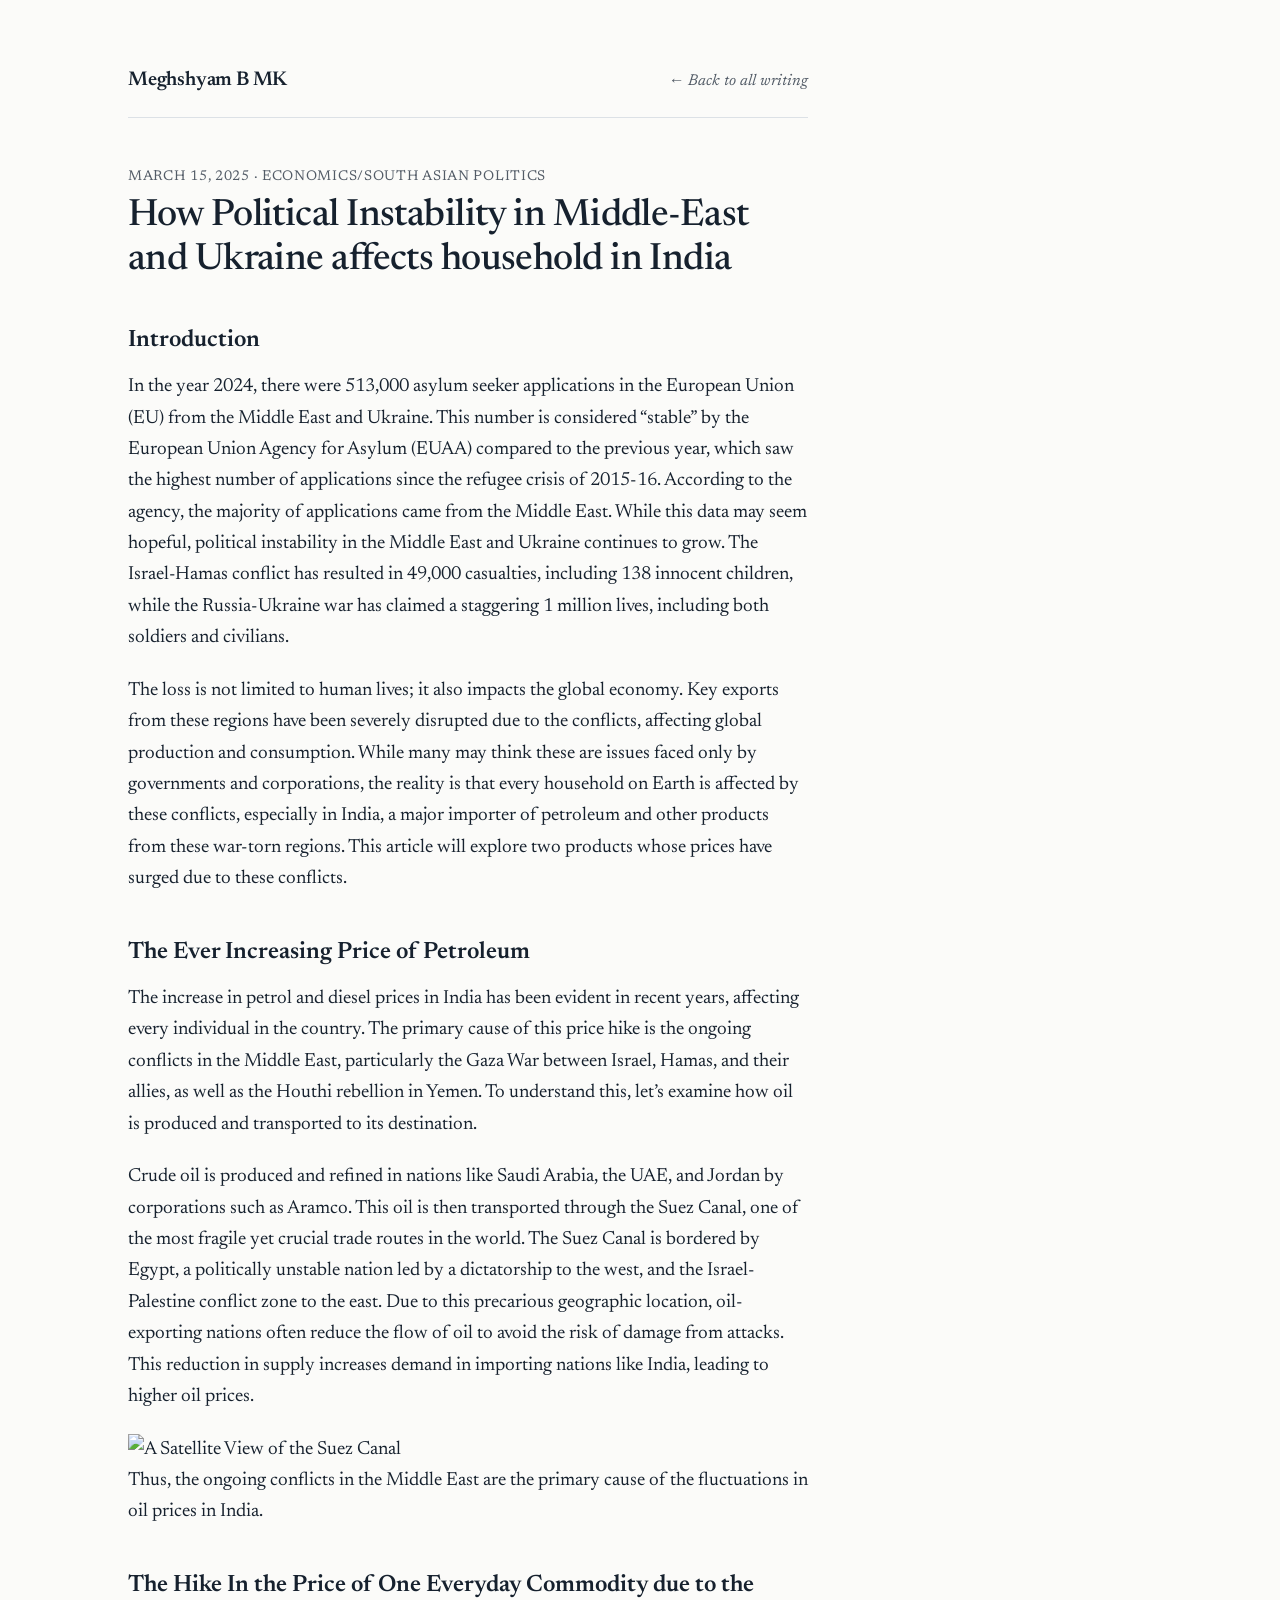
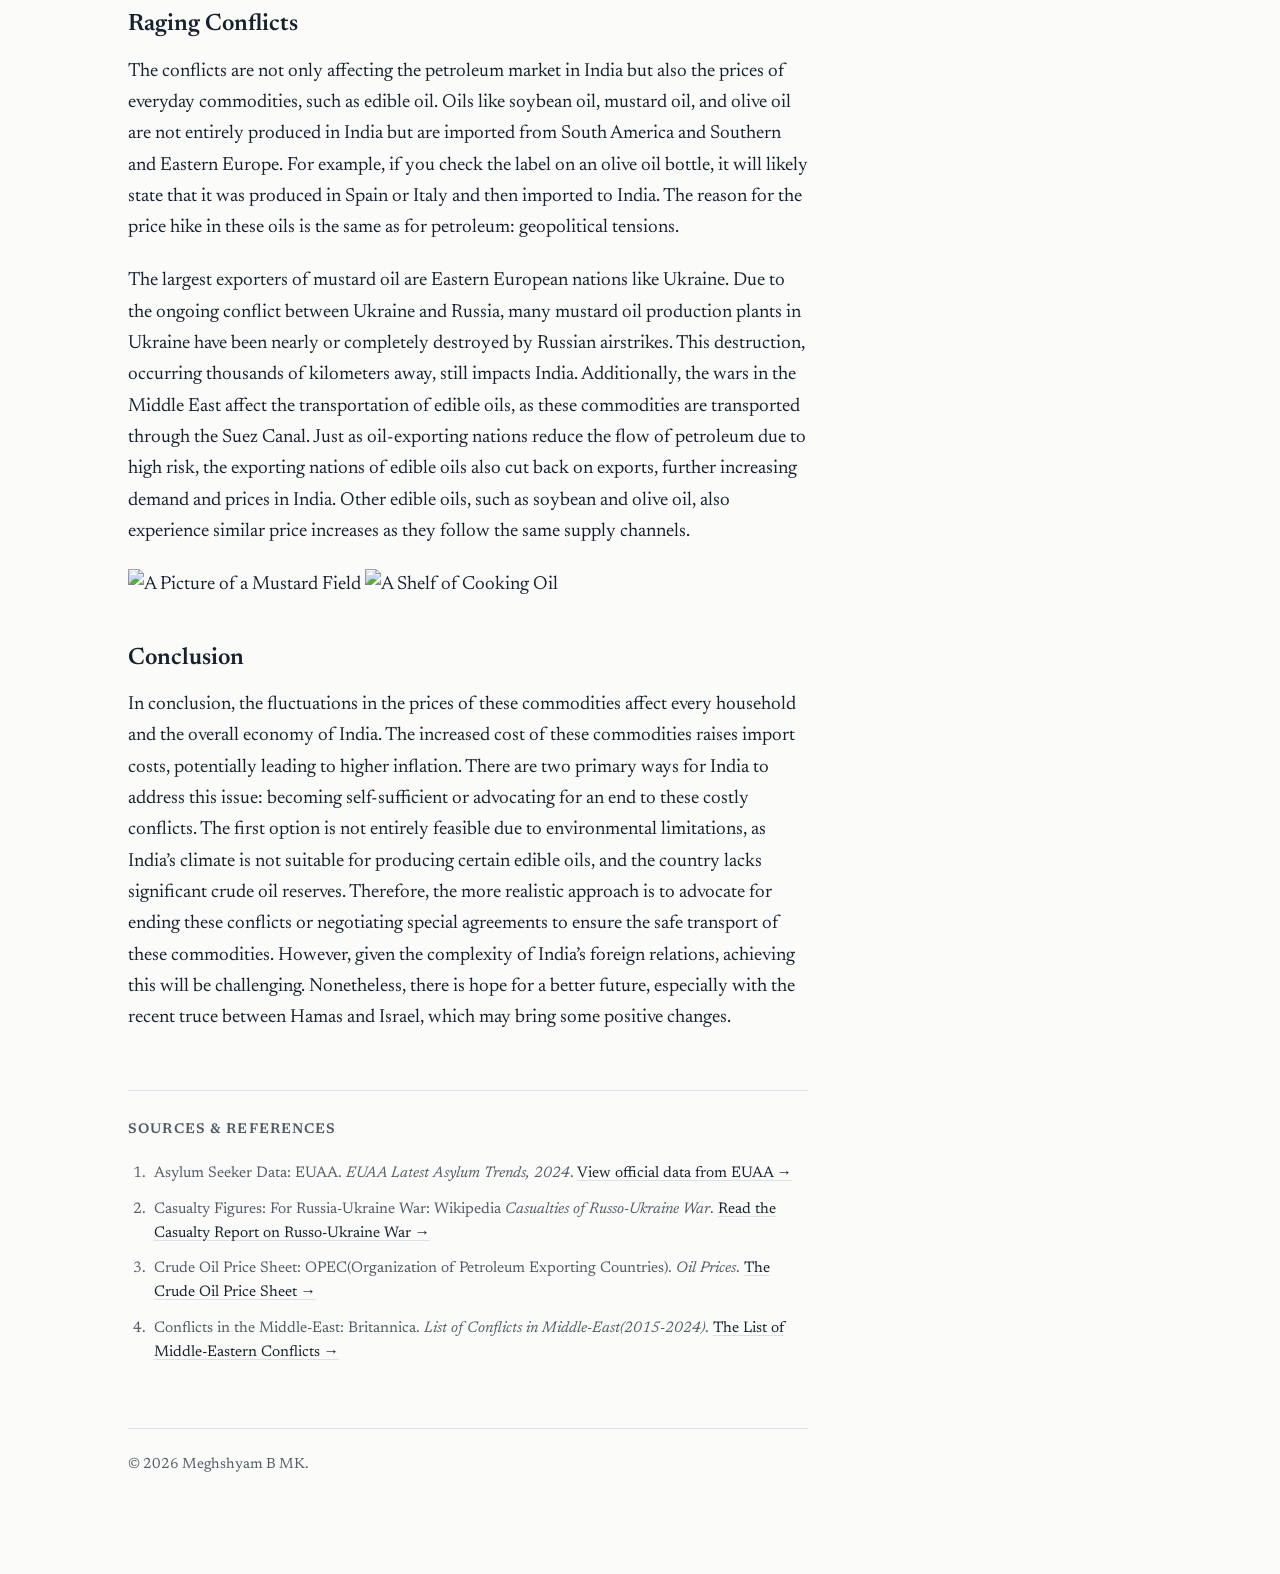
==== post-2.html @ 5ef28120 "Add files via upload" ====
<!DOCTYPE html>
<html lang="en">
<head>
  <meta charset="UTF-8">
  <meta name="viewport" content="width=device-width, initial-scale=1.0">
  <title>How Political Instability in Middle-East and Ukraine affects household in India — Meghshyam B MK</title>
  <link rel="preconnect" href="https://fonts.googleapis.com">
  <link rel="preconnect" href="https://fonts.gstatic.com" crossorigin>
  <link href="https://fonts.googleapis.com/css2?family=Newsreader:ital,opsz,wght@0,6..72,400;0,6..72,500;0,6..72,600;1,6..72,400&display=swap" rel="stylesheet">
  <link rel="stylesheet" href="style.css">
</head>
<body>
  <div class="container">
    <header>
      <a href="index.html" class="site-title">Meghshyam B MK</a>
      <nav>
        <a href="index.html">&larr; Back to all writing</a>
      </nav>
    </header>

    <article>
      <div class="meta">March 15, 2025 &middot; ECONOMICS/SOUTH ASIAN POLITICS</div>
      <h1>How Political Instability in Middle-East and Ukraine affects household in India</h1>

      <h2>Introduction</h2>
      <p>In the year 2024, there were 513,000 asylum seeker applications in the European Union (EU) from the Middle East and Ukraine. This number is considered “stable” by the European Union Agency for Asylum (EUAA) compared to the previous year, which saw the highest number of applications since the refugee crisis of 2015-16. According to the agency, the majority of applications came from the Middle East. While this data may seem hopeful, political instability in the Middle East and Ukraine continues to grow. The Israel-Hamas conflict has resulted in 49,000 casualties, including 138 innocent children, while the Russia-Ukraine war has claimed a staggering 1 million lives, including both soldiers and civilians.</p>
      <p>The loss is not limited to human lives; it also impacts the global economy. Key exports from these regions have been severely disrupted due to the conflicts, affecting global production and consumption. While many may think these are issues faced only by governments and corporations, the reality is that every household on Earth is affected by these conflicts, especially in India, a major importer of petroleum and other products from these war-torn regions. This article will explore two products whose prices have surged due to these conflicts.</p>
      <h2>The Ever Increasing Price of Petroleum</h2>
      <p>The increase in petrol and diesel prices in India has been evident in recent years, affecting every individual in the country. The primary cause of this price hike is the ongoing conflicts in the Middle East, particularly the Gaza War between Israel, Hamas, and their allies, as well as the Houthi rebellion in Yemen. To understand this, let’s examine how oil is produced and transported to its destination.</p>
      <p>Crude oil is produced and refined in nations like Saudi Arabia, the UAE, and Jordan by corporations such as Aramco. This oil is then transported through the Suez Canal, one of the most fragile yet crucial trade routes in the world. The Suez Canal is bordered by Egypt, a politically unstable nation led by a dictatorship to the west, and the Israel-Palestine conflict zone to the east. Due to this precarious geographic location, oil-exporting nations often reduce the flow of oil to avoid the risk of damage from attacks. This reduction in supply increases demand in importing nations like India, leading to higher oil prices.</p>
      <img src="/home/nulsie/suez_canal_egypt_satellite_view.webp" alt="A Satellite View of the Suez Canal">
      <p>Thus, the ongoing conflicts in the Middle East are the primary cause of the fluctuations in oil prices in India.</p>
      <h2>The Hike In the Price of One Everyday Commodity due to the Raging Conflicts</h2>
      <p>The conflicts are not only affecting the petroleum market in India but also the prices of everyday commodities, such as edible oil. Oils like soybean oil, mustard oil, and olive oil are not entirely produced in India but are imported from South America and Southern and Eastern Europe. For example, if you check the label on an olive oil bottle, it will likely state that it was produced in Spain or Italy and then imported to India. The reason for the price hike in these oils is the same as for petroleum: geopolitical tensions.</p>
      <p>The largest exporters of mustard oil are Eastern European nations like Ukraine. Due to the ongoing conflict between Ukraine and Russia, many mustard oil production plants in Ukraine have been nearly or completely destroyed by Russian airstrikes. This destruction, occurring thousands of kilometers away, still impacts India. Additionally, the wars in the Middle East affect the transportation of edible oils, as these commodities are transported through the Suez Canal. Just as oil-exporting nations reduce the flow of petroleum due to high risk, the exporting nations of edible oils also cut back on exports, further increasing demand and prices in India. Other edible oils, such as soybean and olive oil, also experience similar price increases as they follow the same supply channels.</p>
      <img src="/home/nulsie/1280px-camp_de_rapita.webp" alt="A Picture of a Mustard Field">
      <img src="/home/nulsie/1200px-cooking_oils_on_a_shelf_03.webp" alt="A Shelf of Cooking Oil">
      <h2>Conclusion</h2>
      <p>In conclusion, the fluctuations in the prices of these commodities affect every household and the overall economy of India. The increased cost of these commodities raises import costs, potentially leading to higher inflation. There are two primary ways for India to address this issue: becoming self-sufficient or advocating for an end to these costly conflicts. The first option is not entirely feasible due to environmental limitations, as India’s climate is not suitable for producing certain edible oils, and the country lacks significant crude oil reserves. Therefore, the more realistic approach is to advocate for ending these conflicts or negotiating special agreements to ensure the safe transport of these commodities. However, given the complexity of India’s foreign relations, achieving this will be challenging. Nonetheless, there is hope for a better future, especially with the recent truce between Hamas and Israel, which may bring some positive changes.</p>
      <div class="sources-section" id="sources">
        <h2>Sources &amp; References</h2>
        <ol class="sources-list">
          <li id="source-1">
            Asylum Seeker Data: EUAA. <em>EUAA Latest Asylum Trends, 2024</em>. <a href=" https://euaa.europa.eu/sites/default/files/publications/2024-09/2024.09_EUAA_Latest-Asylum-Trends_MYR2024_PUB-FINAL_0.pdf" target="_blank" rel="noopener">View official data from EUAA &rarr;</a>
          </li>
          <li id="source-2">
            Casualty Figures: For Russia-Ukraine War: Wikipedia <em>Casualties of Russo-Ukraine War</em>. <a href="https://en.m.wikipedia.org/wiki/Casualties_of_the_Russo-Ukrainian_War" target="_blank" rel="noopener">Read the Casualty Report on Russo-Ukraine War &rarr;</a>
          </li>
          <li id="source-3">
            Crude Oil Price Sheet: OPEC(Organization of Petroleum Exporting Countries). <em>Oil Prices</em>. <a href="https://docs.google.com/spreadsheets/d/148eP3kZ1i0W4uKHAcINAdHtjAQPJyczkcaMikqSfGtQ/edit?usp=drivesdk" target="_blank" rel="noopener">The Crude Oil Price Sheet &rarr;</a>
          </li>
          <li id="source-4">
            Conflicts in the Middle-East: Britannica. <em>List of Conflicts in Middle-East(2015-2024)</em>. <a href="https://docs.google.com/spreadsheets/d/11bCJzkuRZagu91OmhJgSG_7AA7tfBtp6zNet09j4ZdI/edit?usp=drivesdk" target="_blank" rel="noopener">The List of Middle-Eastern Conflicts &rarr;</a>
          </li>
        </ol>
      </div>
      
    </article>

    <footer>
      &copy; 2026 Meghshyam B MK.
    </footer>
  </div>
</body>
</html>
---- style.css ----
:root {
  /* Distinct academic/policy journal palette (not Anthropic's warm beige/terracotta) */
  --bg: #FBFBF9;          /* Crisp archival paper white */
  --surface: #F2F4F3;     /* Soft cool slate-tint for tags */
  --text: #16212E;        /* Deep slate-navy ink */
  --muted: #525B66;       /* Muted steel-slate for metadata & captions */
  --border: #DCE1E6;      /* Cool hairline divider */
  --accent: #24473A;      /* Deep policy-green accent */
}

* {
  box-sizing: border-box;
}

body {
  background-color: var(--bg);
  color: var(--text);
  font-family: 'Newsreader', 'Times New Roman', Times, Georgia, serif;
  font-size: 19px;
  line-height: 1.65;
  margin: 0;
  /* Left-aligned layout with generous breathing room on desktop */
  padding: 4rem 1.5rem 6rem 1.5rem;
  -webkit-font-smoothing: antialiased;
}

@media (min-width: 768px) {
  body {
    padding-left: 10%;
    padding-right: 10%;
  }
}

.container {
  max-width: 680px;
  margin: 0; /* Left-aligned */
}

/* Top Navigation & Identity */
header {
  margin-bottom: 3rem;
  padding-bottom: 1.25rem;
  border-bottom: 1px solid var(--border);
  display: flex;
  flex-wrap: wrap;
  justify-content: space-between;
  align-items: baseline;
  gap: 1rem;
}

.site-title {
  font-family: 'Newsreader', 'Times New Roman', Times, Georgia, serif;
  font-size: 1.25rem;
  font-weight: 600;
  letter-spacing: -0.01em;
  text-decoration: none;
  color: var(--text);
}

nav {
  display: flex;
  flex-wrap: wrap;
  gap: 1.35rem;
}

nav a {
  font-family: 'Newsreader', 'Times New Roman', Times, Georgia, serif;
  font-size: 0.98rem;
  font-style: italic;
  color: var(--muted);
  text-decoration: none;
  transition: color 0.15s ease;
}

nav a:hover,
nav a.active {
  color: var(--accent);
  text-decoration: underline;
  text-underline-offset: 4px;
}

/* Section Labels */
.section-label {
  font-family: 'Newsreader', 'Times New Roman', Times, Georgia, serif;
  font-size: 0.88rem;
  font-weight: 600;
  text-transform: uppercase;
  letter-spacing: 0.08em;
  color: var(--muted);
  margin: 0 0 1.25rem 0;
}

/* Bio & Focus Areas Section */
.bio-section {
  margin-bottom: 3.5rem;
}

.bio-lead {
  font-family: 'Newsreader', 'Times New Roman', Times, Georgia, serif;
  font-size: 1.38rem;
  line-height: 1.48;
  margin: 0 0 1.15rem 0;
  color: var(--text);
}

.bio-details {
  font-family: 'Newsreader', 'Times New Roman', Times, Georgia, serif;
  font-size: 1.05rem;
  color: var(--muted);
  margin: 0 0 1.5rem 0;
}

.focus-tags {
  display: flex;
  flex-wrap: wrap;
  gap: 0.5rem;
  margin-bottom: 1.5rem;
}

.tag {
  font-family: 'Newsreader', 'Times New Roman', Times, Georgia, serif;
  font-size: 0.92rem;
  color: var(--text);
  background-color: var(--surface);
  border: 1px solid var(--border);
  padding: 0.2rem 0.65rem;
  border-radius: 2px;
}

.contact-links {
  font-family: 'Newsreader', 'Times New Roman', Times, Georgia, serif;
  font-size: 0.98rem;
  display: flex;
  flex-wrap: wrap;
  gap: 1.25rem;
}

.contact-links a {
  color: var(--text);
  text-decoration: underline;
  text-decoration-color: var(--border);
  text-underline-offset: 3px;
}

.contact-links a:hover {
  color: var(--accent);
  text-decoration-color: var(--accent);
}

/* Main Content Blocks */
section {
  margin-bottom: 3.5rem;
  padding-top: 2rem;
  border-top: 1px solid var(--border);
}

/* Essay / Blog Post List */
.post-list {
  list-style: none;
  padding: 0;
  margin: 0;
}

.post-list li {
  padding: 1.25rem 0;
  border-bottom: 1px solid var(--border);
}

.post-list li:first-child {
  padding-top: 0;
}

.post-list li:last-child {
  border-bottom: none;
}

.meta {
  font-family: 'Newsreader', 'Times New Roman', Times, Georgia, serif;
  font-size: 0.88rem;
  color: var(--muted);
  text-transform: uppercase;
  letter-spacing: 0.05em;
  margin-bottom: 0.3rem;
}

.post-title {
  font-family: 'Newsreader', 'Times New Roman', Times, Georgia, serif;
  font-size: 1.38rem;
  font-weight: 500;
  color: var(--text);
  text-decoration: none;
  display: block;
  margin-bottom: 0.3rem;
  line-height: 1.3;
}

.post-title:hover {
  color: var(--accent);
  text-decoration: underline;
  text-underline-offset: 3px;
}

.post-excerpt {
  font-family: 'Newsreader', 'Times New Roman', Times, Georgia, serif;
  font-size: 0.98rem;
  color: var(--muted);
  line-height: 1.5;
  margin: 0;
}

/* Forthcoming / Empty Slot Styling */
.post-slot-empty {
  opacity: 0.7;
}

.badge-forthcoming {
  display: inline-block;
  font-family: 'Newsreader', 'Times New Roman', Times, Georgia, serif;
  font-size: 0.78rem;
  font-style: italic;
  text-transform: uppercase;
  letter-spacing: 0.05em;
  color: var(--accent);
  border: 1px solid var(--accent);
  padding: 0.05rem 0.45rem;
  border-radius: 2px;
  margin-left: 0.4rem;
  vertical-align: middle;
}

/* External Appearances & Briefs List */
.brief-list {
  list-style: none;
  padding: 0;
  margin: 0;
}

.brief-list li {
  display: flex;
  flex-direction: column;
  padding: 0.85rem 0;
  border-bottom: 1px solid var(--border);
}

@media (min-width: 600px) {
  .brief-list li {
    flex-direction: row;
    justify-content: space-between;
    align-items: baseline;
    gap: 1.5rem;
  }
}

.brief-list a {
  font-family: 'Newsreader', 'Times New Roman', Times, Georgia, serif;
  color: var(--text);
  text-decoration: none;
  font-size: 1.12rem;
}

.brief-list a:hover {
  color: var(--accent);
  text-decoration: underline;
  text-underline-offset: 3px;
}

.brief-outlet {
  font-family: 'Newsreader', 'Times New Roman', Times, Georgia, serif;
  font-size: 0.92rem;
  font-style: italic;
  color: var(--muted);
  white-space: nowrap;
}

/* Article Page Typography (used inside individual posts) */
article h1 {
  font-family: 'Newsreader', 'Times New Roman', Times, Georgia, serif;
  font-size: 2.35rem;
  font-weight: 500;
  line-height: 1.18;
  letter-spacing: -0.015em;
  margin: 0 0 1.5rem 0;
}

article h2 {
  font-family: 'Newsreader', 'Times New Roman', Times, Georgia, serif;
  font-size: 1.48rem;
  font-weight: 600;
  margin: 2.4rem 0 0.7rem 0;
}

article p {
  font-family: 'Newsreader', 'Times New Roman', Times, Georgia, serif;
  margin: 0 0 1.35rem 0;
}

blockquote {
  border-left: 2px solid var(--accent);
  margin: 2rem 0;
  padding-left: 1.25rem;
  color: var(--muted);
  font-family: 'Newsreader', 'Times New Roman', Times, Georgia, serif;
  font-style: italic;
}

footer {
  margin-top: 4rem;
  padding-top: 1.5rem;
  border-top: 1px solid var(--border);
  font-family: 'Newsreader', 'Times New Roman', Times, Georgia, serif;
  font-size: 0.92rem;
  color: var(--muted);
}
/* Inline Citation Links inside Article Text */
.cite-ref {
  font-size: 0.78em;
  vertical-align: super;
  line-height: 0;
  text-decoration: none;
  color: var(--accent);
  font-weight: 600;
  padding: 0 0.1rem;
}

.cite-ref:hover {
  text-decoration: underline;
}

/* Sources & References Block at End of Article */
.sources-section {
  margin-top: 3.5rem;
  padding-top: 1.75rem;
  border-top: 1px solid var(--border);
}

.sources-section h2 {
  font-size: 0.88rem;
  font-weight: 600;
  text-transform: uppercase;
  letter-spacing: 0.08em;
  color: var(--muted);
  margin: 0 0 1.25rem 0;
}

.sources-list {
  margin: 0;
  padding-left: 1.35rem;
  font-size: 0.96rem;
  line-height: 1.55;
  color: var(--muted);
}

.sources-list li {
  margin-bottom: 0.75rem;
  padding-left: 0.25rem;
}

.sources-list li:target {
  color: var(--text);
  background-color: var(--surface);
  padding: 0.25rem 0.5rem;
  border-radius: 2px;
}

.sources-list a {
  color: var(--text);
  text-decoration: underline;
  text-decoration-color: var(--border);
  text-underline-offset: 3px;
  word-break: break-word;
}

.sources-list a:hover {
  color: var(--accent);
  text-decoration-color: var(--accent);
}
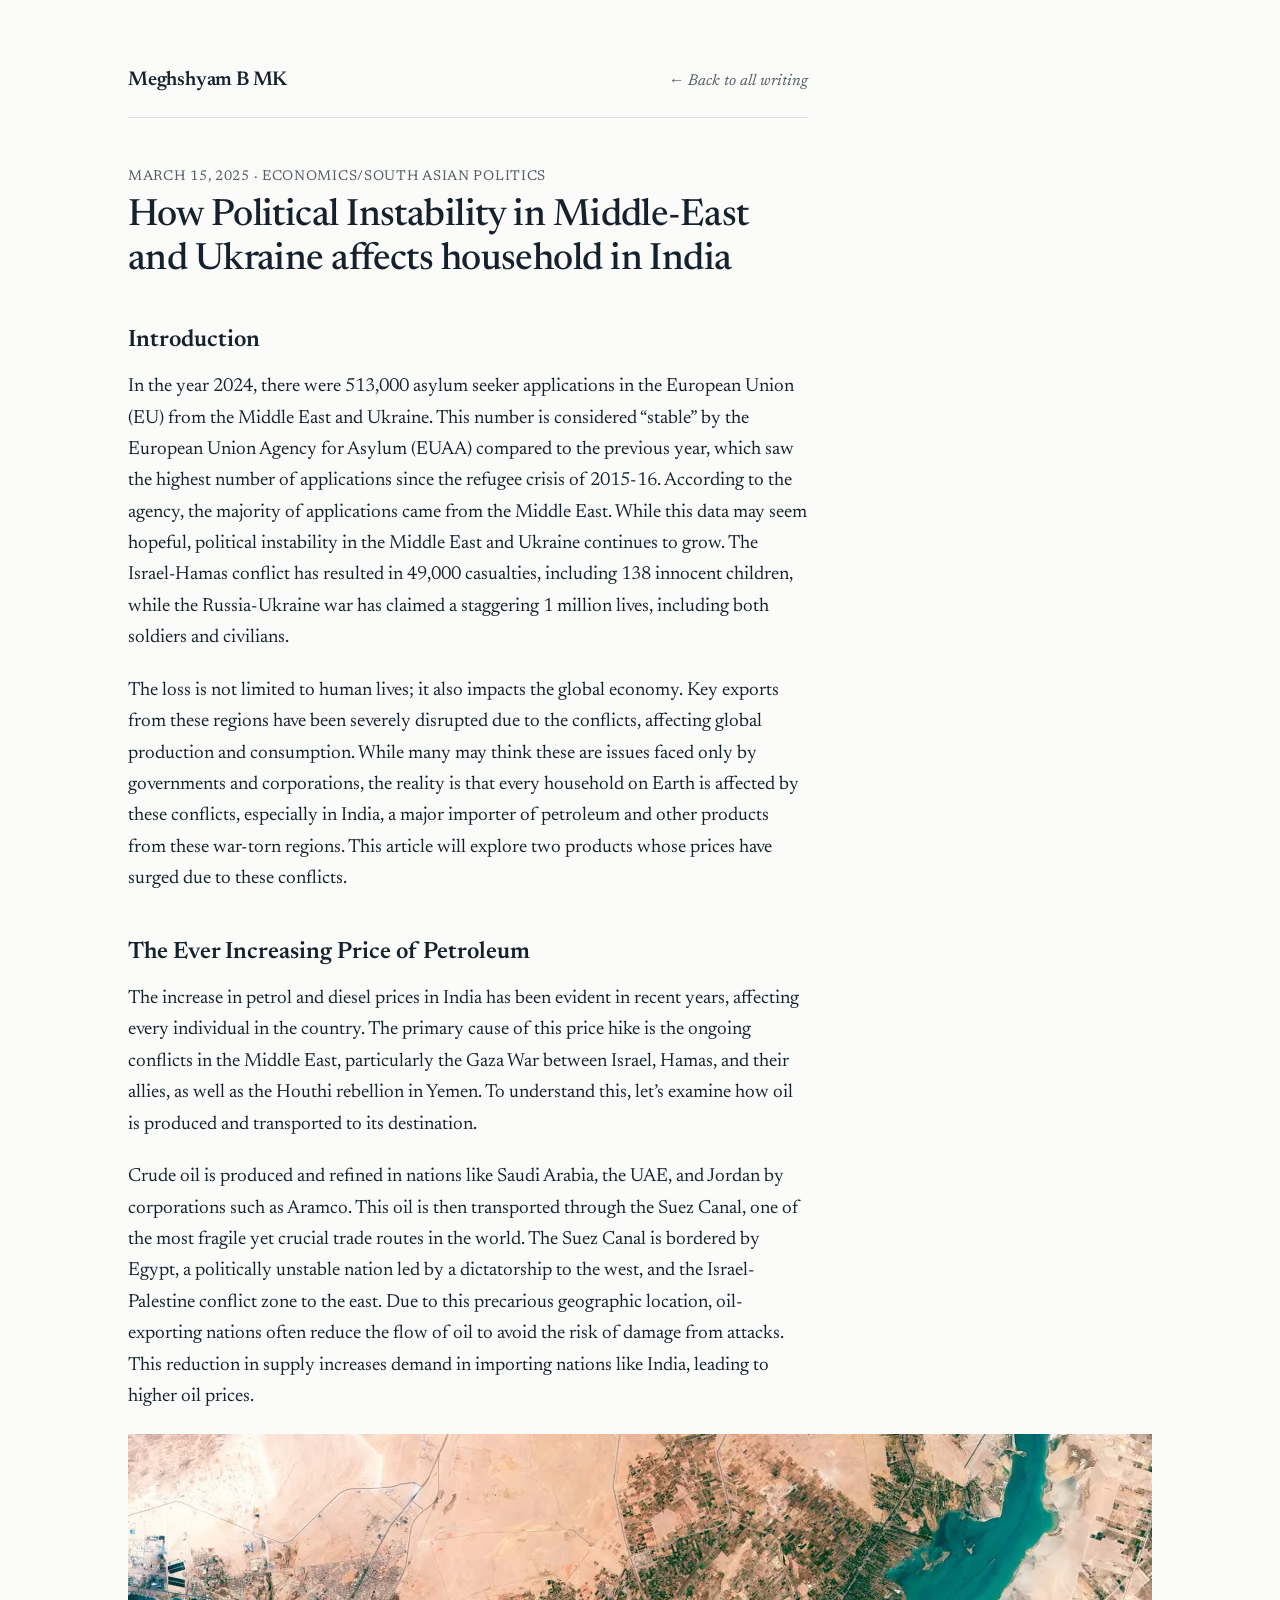
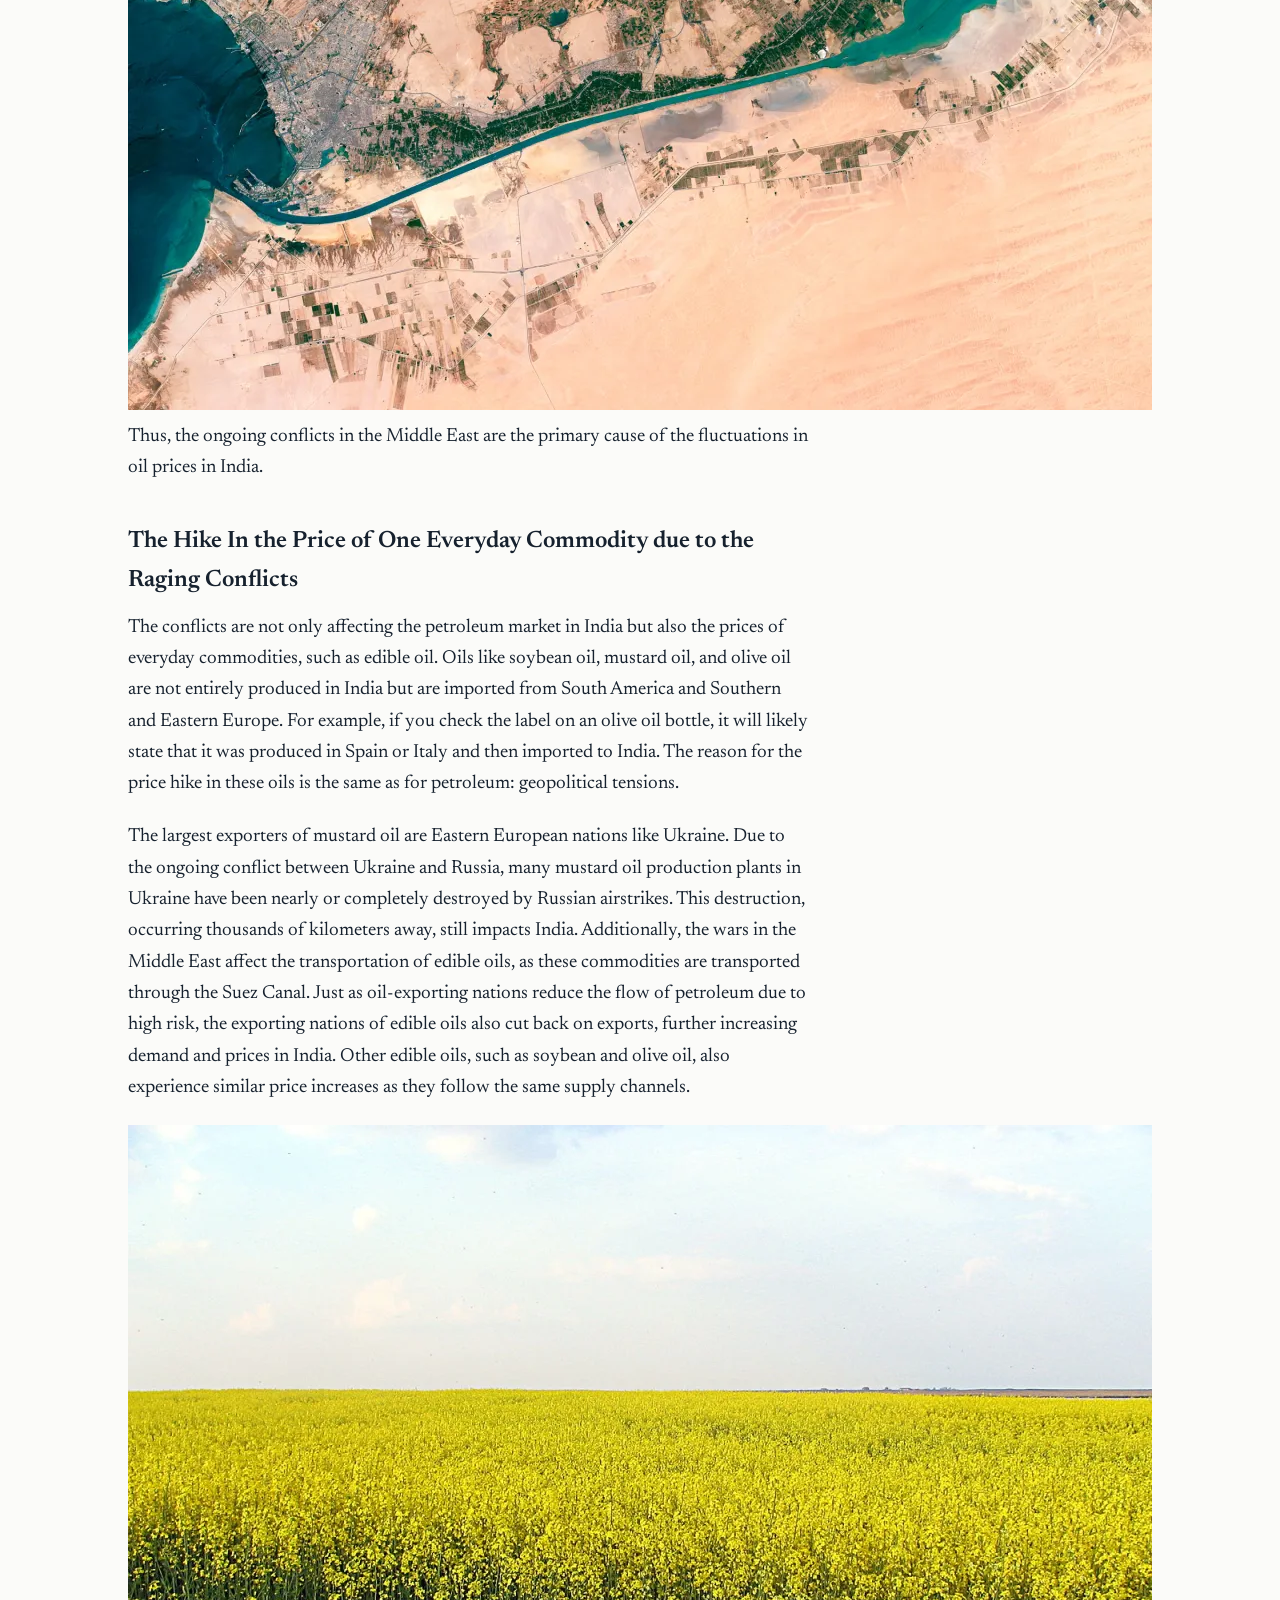
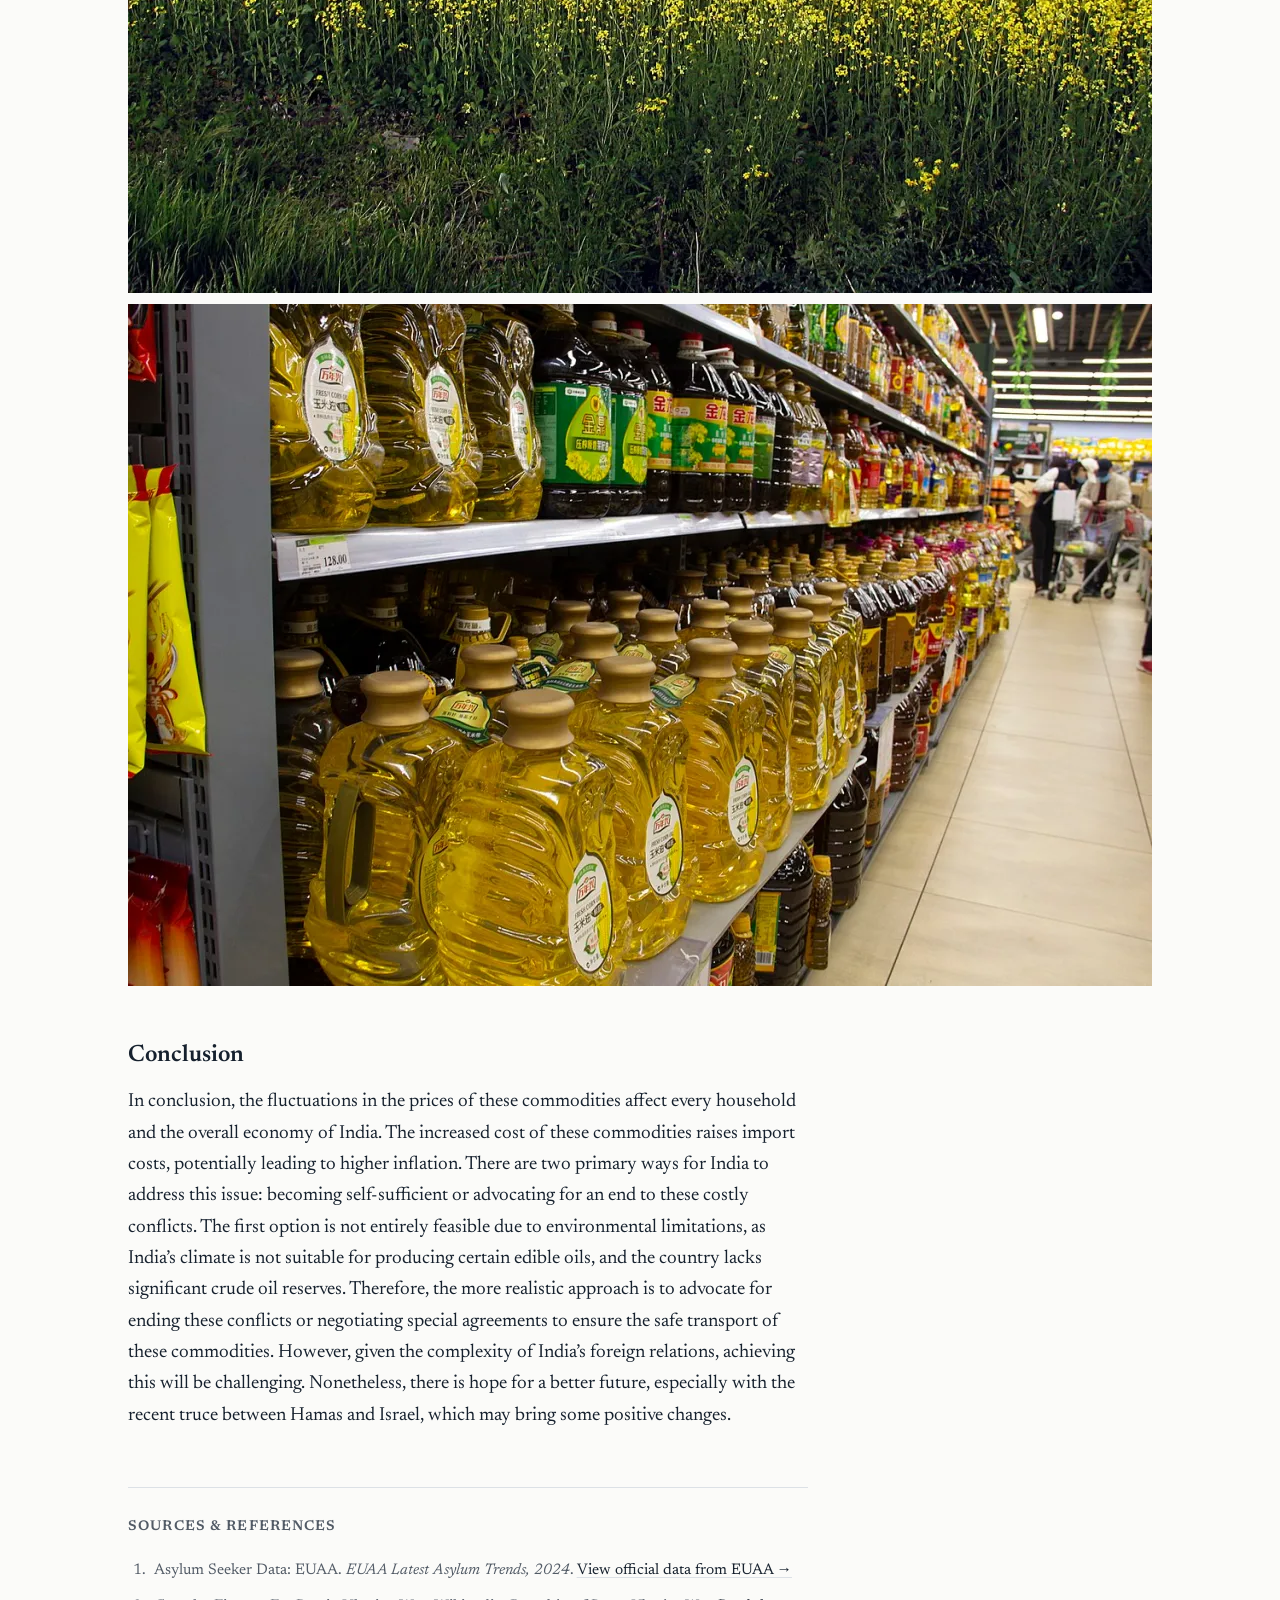
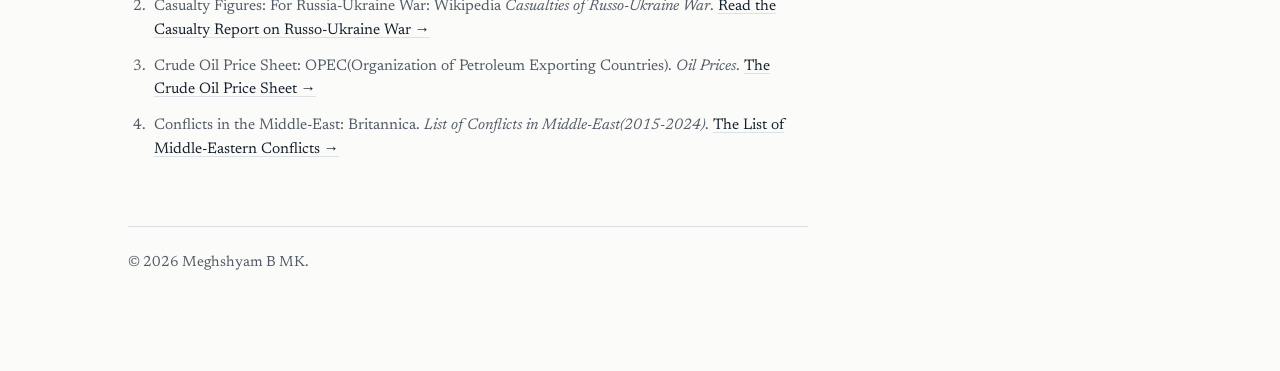
==== commit 9b41ff40: "Update post-2.html" ====
--- a/post-2.html
+++ b/post-2.html
@@ -28,13 +28,13 @@
       <h2>The Ever Increasing Price of Petroleum</h2>
       <p>The increase in petrol and diesel prices in India has been evident in recent years, affecting every individual in the country. The primary cause of this price hike is the ongoing conflicts in the Middle East, particularly the Gaza War between Israel, Hamas, and their allies, as well as the Houthi rebellion in Yemen. To understand this, let’s examine how oil is produced and transported to its destination.</p>
       <p>Crude oil is produced and refined in nations like Saudi Arabia, the UAE, and Jordan by corporations such as Aramco. This oil is then transported through the Suez Canal, one of the most fragile yet crucial trade routes in the world. The Suez Canal is bordered by Egypt, a politically unstable nation led by a dictatorship to the west, and the Israel-Palestine conflict zone to the east. Due to this precarious geographic location, oil-exporting nations often reduce the flow of oil to avoid the risk of damage from attacks. This reduction in supply increases demand in importing nations like India, leading to higher oil prices.</p>
-      <img src="/home/nulsie/suez_canal_egypt_satellite_view.webp" alt="A Satellite View of the Suez Canal">
+      <img src="suez_canal_egypt_satellite_view.webp" alt="A Satellite View of the Suez Canal">
       <p>Thus, the ongoing conflicts in the Middle East are the primary cause of the fluctuations in oil prices in India.</p>
       <h2>The Hike In the Price of One Everyday Commodity due to the Raging Conflicts</h2>
       <p>The conflicts are not only affecting the petroleum market in India but also the prices of everyday commodities, such as edible oil. Oils like soybean oil, mustard oil, and olive oil are not entirely produced in India but are imported from South America and Southern and Eastern Europe. For example, if you check the label on an olive oil bottle, it will likely state that it was produced in Spain or Italy and then imported to India. The reason for the price hike in these oils is the same as for petroleum: geopolitical tensions.</p>
       <p>The largest exporters of mustard oil are Eastern European nations like Ukraine. Due to the ongoing conflict between Ukraine and Russia, many mustard oil production plants in Ukraine have been nearly or completely destroyed by Russian airstrikes. This destruction, occurring thousands of kilometers away, still impacts India. Additionally, the wars in the Middle East affect the transportation of edible oils, as these commodities are transported through the Suez Canal. Just as oil-exporting nations reduce the flow of petroleum due to high risk, the exporting nations of edible oils also cut back on exports, further increasing demand and prices in India. Other edible oils, such as soybean and olive oil, also experience similar price increases as they follow the same supply channels.</p>
-      <img src="/home/nulsie/1280px-camp_de_rapita.webp" alt="A Picture of a Mustard Field">
-      <img src="/home/nulsie/1200px-cooking_oils_on_a_shelf_03.webp" alt="A Shelf of Cooking Oil">
+      <img src="1280px-camp_de_rapita.webp" alt="A Picture of a Mustard Field">
+      <img src="1200px-cooking_oils_on_a_shelf_03.webp" alt="A Shelf of Cooking Oil">
       <h2>Conclusion</h2>
       <p>In conclusion, the fluctuations in the prices of these commodities affect every household and the overall economy of India. The increased cost of these commodities raises import costs, potentially leading to higher inflation. There are two primary ways for India to address this issue: becoming self-sufficient or advocating for an end to these costly conflicts. The first option is not entirely feasible due to environmental limitations, as India’s climate is not suitable for producing certain edible oils, and the country lacks significant crude oil reserves. Therefore, the more realistic approach is to advocate for ending these conflicts or negotiating special agreements to ensure the safe transport of these commodities. However, given the complexity of India’s foreign relations, achieving this will be challenging. Nonetheless, there is hope for a better future, especially with the recent truce between Hamas and Israel, which may bring some positive changes.</p>
       <div class="sources-section" id="sources">
@@ -62,4 +62,4 @@
     </footer>
   </div>
 </body>
-</html>+</html>
